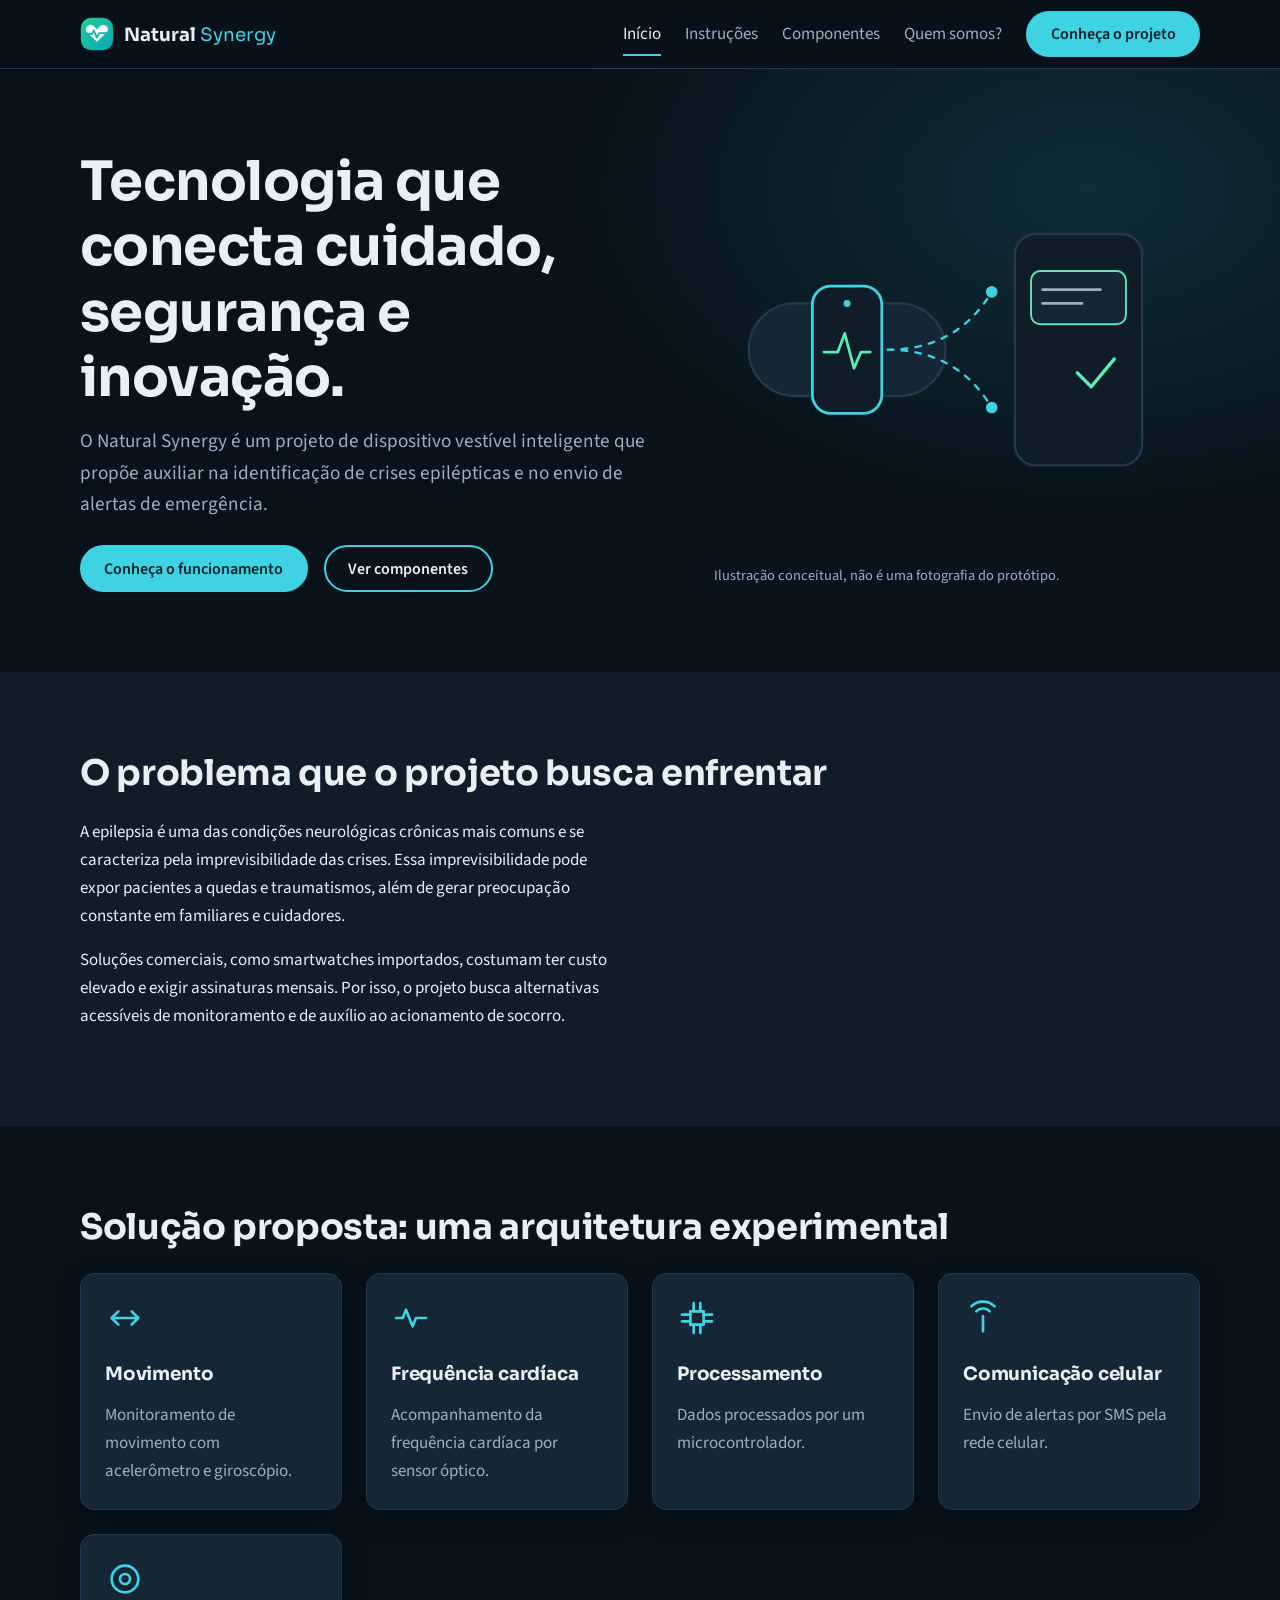
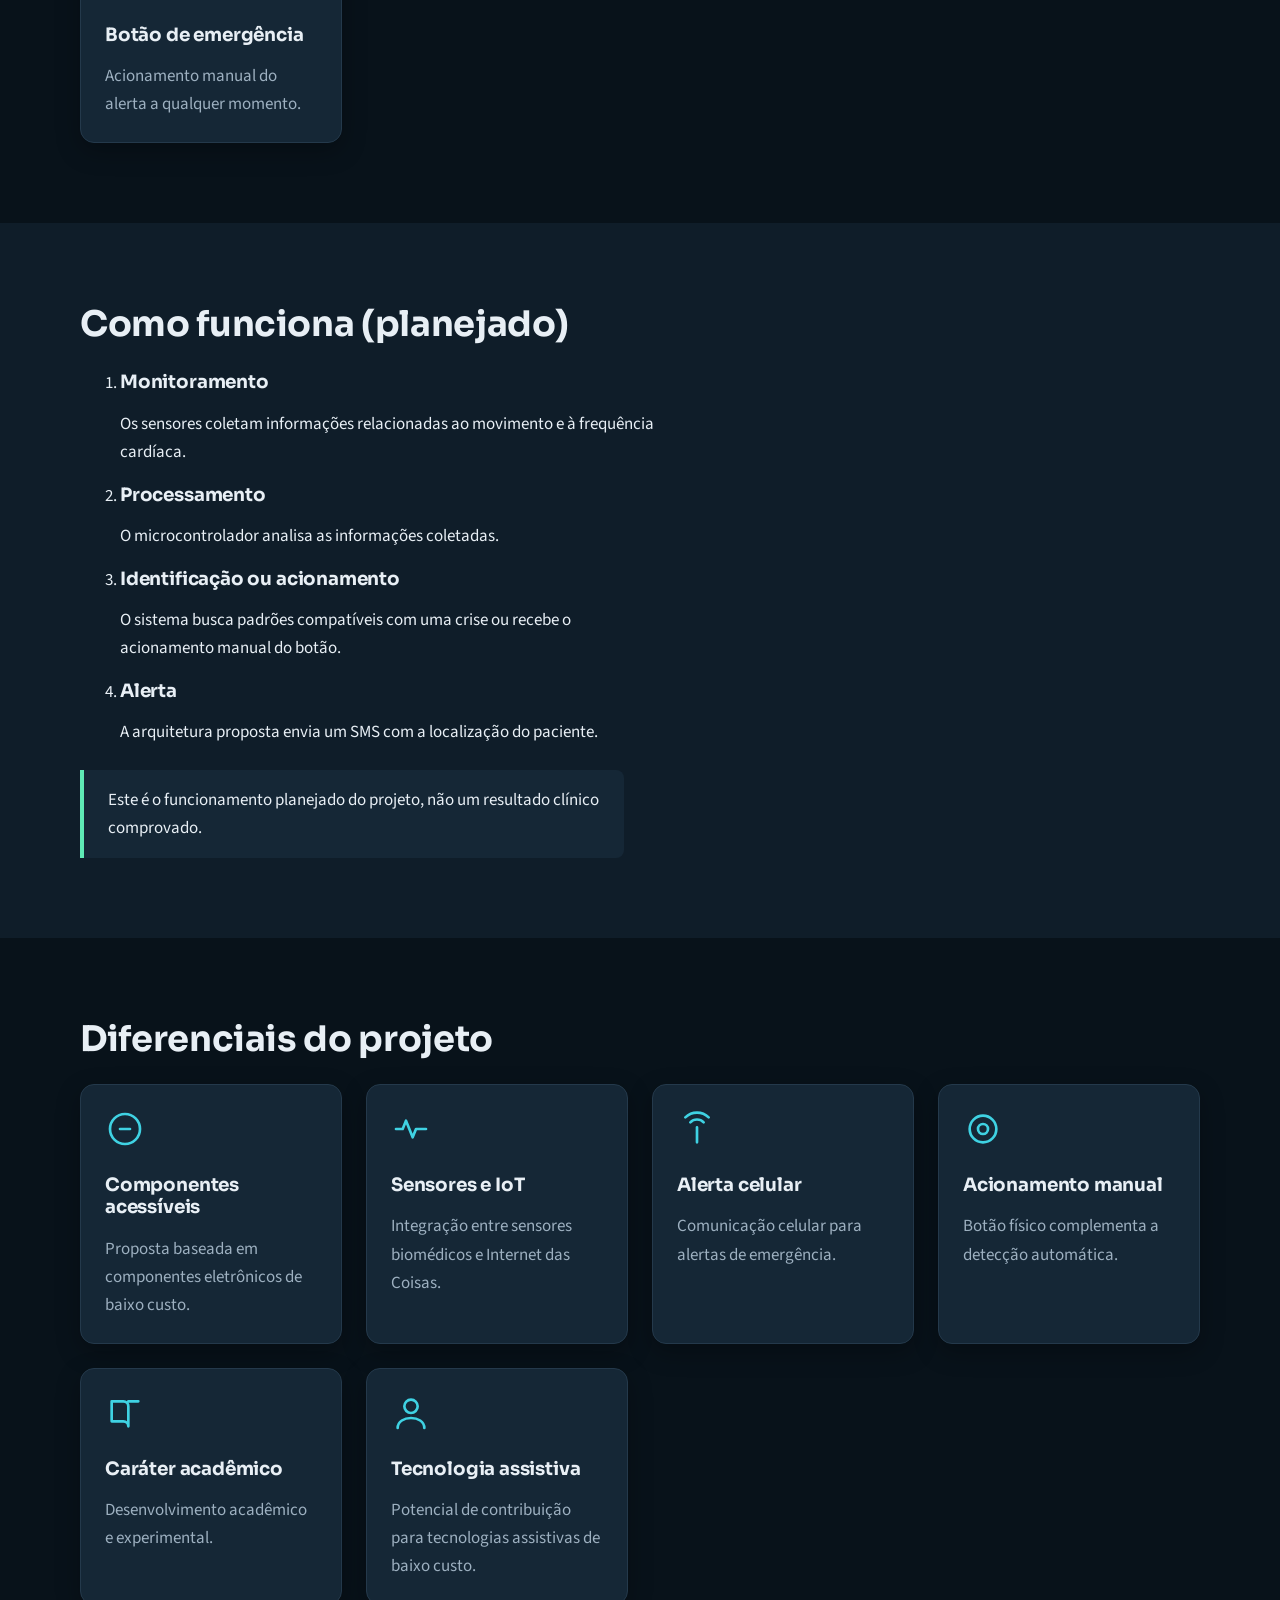
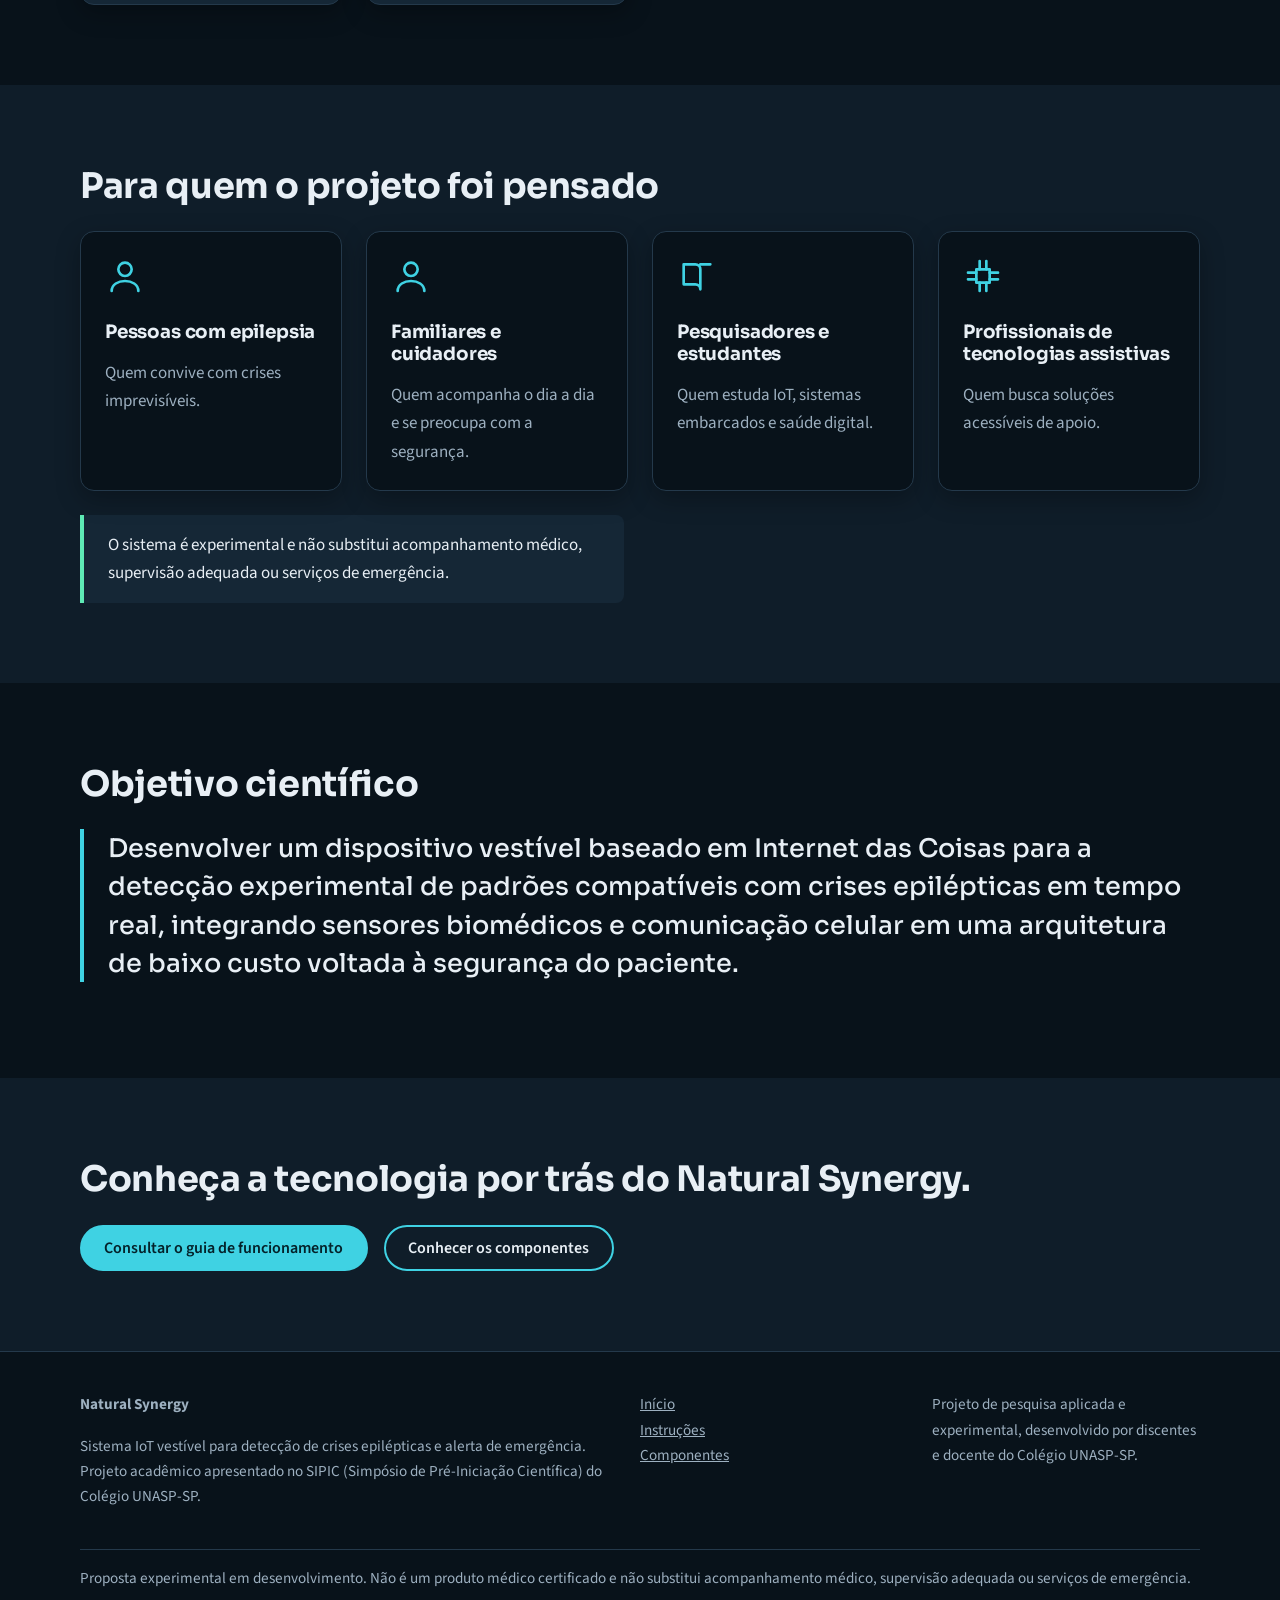
==== frontend/index.html @ a93a4396 "Post do site no GitHub" ====
<!DOCTYPE html>
<html lang="pt-BR">
    <head>
        <meta charset="utf-8">
        <meta name="viewport" content="width=device-width, initial-scale=1">
        <title>Início | Natural Synergy</title>
        <meta name="description" content="Natural Synergy: sistema IoT vestível experimental para detecção de crises epilépticas e alerta de emergência.">
        <link rel="icon" type="image/svg+xml" href="imgs/natural-synergy-logo.svg">
        <link rel="apple-touch-icon" href="imgs/natural-synergy-logo.svg">
        <link rel="preconnect" href="https://fonts.googleapis.com">
        <link rel="preconnect" href="https://fonts.gstatic.com" crossorigin>
        <link rel="stylesheet" href="https://fonts.googleapis.com/css2?family=Sora:wght@400;600;700&family=Source+Sans+3:wght@400;600&display=swap">
        <link rel="stylesheet" href="css/global.css">
    </head>

    <body>

        <a class="skip-link" href="#conteudo">Ir para o conteúdo</a>

        <header class="site-header">
            <div class="container">
                <a class="brand" href="index.html" aria-label="Natural Synergy, página inicial">
                    <img src="imgs/natural-synergy-logo.svg" alt="" aria-hidden="true">
                    <p style="margin:0">
                        Natural
                        <span>Synergy</span>
                    </p>
                </a>
                <button class="nav-toggle" aria-expanded="false" aria-controls="site-nav" aria-label="Abrir menu">Menu</button>
                <nav class="site-nav" id="site-nav" aria-label="Principal">
                    <ul>
                        <li>
                            <a href="index.html" aria-current="page">Início</a>
                        </li>
                        <li>
                            <a href="pages/instrucoes.html">Instruções</a>
                        </li>
                        <li>
                            <a href="pages/produto.html">Componentes</a>
                        </li>
                        <li>
                            <a href="pages/quem-somos.html">Quem somos?</a>
                        </li>
                        <li>
                            <a class="btn btn--primary" href="index.html#solucao">Conheça o projeto</a>
                        </li>
                    </ul>
                </nav>
            </div>
        </header>

        <main id="conteudo">

            <section class="hero">
                <div class="container">
                    <div class="hero-content">
                        <h1>Tecnologia que conecta cuidado, segurança e inovação.</h1>
                        <p>O Natural Synergy é um projeto de dispositivo vestível inteligente que propõe auxiliar na identificação de crises epilépticas e no envio de alertas de emergência.</p>
                        <div class="btn-row">
                            <a class="btn btn--primary" href="pages/instrucoes.html">Conheça o funcionamento</a>
                            <a class="btn btn--ghost" href="pages/produto.html">Ver componentes</a>
                        </div>
                    </div>
                    <figure class="hero-visual">
                        <svg viewBox="0 0 420 340" role="img" aria-labelledby="hv-t" fill="none" stroke-linecap="round" stroke-linejoin="round">
                            <title id="hv-t">Ilustração conceitual: pulseira com sensores que envia um alerta por SMS a um contato de emergência</title>
                            <rect x="30" y="130" width="170" height="80" rx="40" fill="#152736" stroke="#24394b" stroke-width="2"/>
                            <rect x="85" y="115" width="60" height="110" rx="16" fill="#0f1d29" stroke="#3fd2e3" stroke-width="2.4"/>
                            <path d="M95 172h12l6-16 8 30 6-14h8" stroke="#5eeab5" stroke-width="2.4"/>
                            <circle cx="115" cy="130" r="3" fill="#3fd2e3"/>
                            <path d="M150 170q60 0 90-50M150 170q60 0 90 50" stroke="#3fd2e3" stroke-width="2" stroke-dasharray="5 7"/>
                            <rect x="260" y="70" width="110" height="200" rx="18" fill="#0f1d29" stroke="#24394b" stroke-width="2"/>
                            <rect x="274" y="102" width="82" height="46" rx="8" fill="#152736" stroke="#5eeab5" stroke-width="1.6"/>
                            <path d="M284 118h50M284 130h34" stroke="#9db0c0" stroke-width="2.4"/>
                            <path d="M314 190l12 12 20-24" stroke="#5eeab5" stroke-width="3"/>
                            <circle cx="240" cy="120" r="5" fill="#3fd2e3"/>
                            <circle cx="240" cy="220" r="5" fill="#3fd2e3"/>
                        </svg>
                        <figcaption>Ilustração conceitual, não é uma fotografia do protótipo.</figcaption>
                    </figure>
                </div>
            </section>

            <section class="section section--alt" id="problema">
                <div class="container">
                    <h2 class="section-title">O problema que o projeto busca enfrentar</h2>
                    <p>A epilepsia é uma das condições neurológicas crônicas mais comuns e se caracteriza pela imprevisibilidade das crises. Essa imprevisibilidade pode expor pacientes a quedas e traumatismos, além de gerar preocupação constante em familiares e cuidadores.</p>
                    <p>Soluções comerciais, como smartwatches importados, costumam ter custo elevado e exigir assinaturas mensais. Por isso, o projeto busca alternativas acessíveis de monitoramento e de auxílio ao acionamento de socorro.</p>
                </div>
            </section>

            <section class="section" id="solucao">
                <div class="container">
                    <h2 class="section-title">Solução proposta: uma arquitetura experimental</h2>
                    <ul class="feature-grid">
                        <li class="feature-card">
                            <svg class="icon" viewBox="0 0 24 24" fill="none" stroke="currentColor" stroke-width="1.6" stroke-linecap="round" stroke-linejoin="round" aria-hidden="true">
                                <path d="M4 12h16M8 8l-4 4 4 4M16 8l4 4-4 4"/>
                            </svg>
                            <h3>Movimento</h3>
                            <p>Monitoramento de movimento com acelerômetro e giroscópio.</p>
                        </li>
                        <li class="feature-card">
                            <svg class="icon" viewBox="0 0 24 24" fill="none" stroke="currentColor" stroke-width="1.6" stroke-linecap="round" stroke-linejoin="round" aria-hidden="true">
                                <path d="M3 12h4l2-5 4 10 2-5h6"/>
                            </svg>
                            <h3>Frequência cardíaca</h3>
                            <p>Acompanhamento da frequência cardíaca por sensor óptico.</p>
                        </li>
                        <li class="feature-card">
                            <svg class="icon" viewBox="0 0 24 24" fill="none" stroke="currentColor" stroke-width="1.6" stroke-linecap="round" stroke-linejoin="round" aria-hidden="true">
                                <rect x="8" y="8" width="8" height="8"/>
                                <path d="M10 3v5M14 3v5M10 16v5M14 16v5M3 10h5M3 14h5M16 10h5M16 14h5"/>
                            </svg>
                            <h3>Processamento</h3>
                            <p>Dados processados por um microcontrolador.</p>
                        </li>
                        <li class="feature-card">
                            <svg class="icon" viewBox="0 0 24 24" fill="none" stroke="currentColor" stroke-width="1.6" stroke-linecap="round" stroke-linejoin="round" aria-hidden="true">
                                <path d="M12 20v-9M8 8a5.6 5.6 0 0 1 8 0M5 5a10 10 0 0 1 14 0"/>
                            </svg>
                            <h3>Comunicação celular</h3>
                            <p>Envio de alertas por SMS pela rede celular.</p>
                        </li>
                        <li class="feature-card">
                            <svg class="icon" viewBox="0 0 24 24" fill="none" stroke="currentColor" stroke-width="1.6" stroke-linecap="round" stroke-linejoin="round" aria-hidden="true">
                                <circle cx="12" cy="12" r="8"/>
                                <circle cx="12" cy="12" r="3"/>
                            </svg>
                            <h3>Botão de emergência</h3>
                            <p>Acionamento manual do alerta a qualquer momento.</p>
                        </li>
                    </ul>
                </div>
            </section>

            <section class="section section--alt" id="como-funciona">
                <div class="container">
                    <h2 class="section-title">Como funciona (planejado)</h2>
                    <ol class="flow">
                        <li>
                            <h3>Monitoramento</h3>
                            <p>Os sensores coletam informações relacionadas ao movimento e à frequência cardíaca.</p>
                        </li>
                        <li>
                            <h3>Processamento</h3>
                            <p>O microcontrolador analisa as informações coletadas.</p>
                        </li>
                        <li>
                            <h3>Identificação ou acionamento</h3>
                            <p>O sistema busca padrões compatíveis com uma crise ou recebe o acionamento manual do botão.</p>
                        </li>
                        <li>
                            <h3>Alerta</h3>
                            <p>A arquitetura proposta envia um SMS com a localização do paciente.</p>
                        </li>
                    </ol>
                    <div class="callout" style="margin-top:1.5rem">
                        <p>Este é o funcionamento planejado do projeto, não um resultado clínico comprovado.</p>
                    </div>
                </div>
            </section>

            <section class="section" id="diferenciais">
                <div class="container">
                    <h2 class="section-title">Diferenciais do projeto</h2>
                    <ul class="feature-grid">
                        <li class="feature-card">
                            <svg class="icon" viewBox="0 0 24 24" fill="none" stroke="currentColor" stroke-width="1.6" stroke-linecap="round" stroke-linejoin="round" aria-hidden="true">
                                <circle cx="12" cy="12" r="9"/>
                                <path d="M9 12h6"/>
                            </svg>
                            <h3>Componentes acessíveis</h3>
                            <p>Proposta baseada em componentes eletrônicos de baixo custo.</p>
                        </li>
                        <li class="feature-card">
                            <svg class="icon" viewBox="0 0 24 24" fill="none" stroke="currentColor" stroke-width="1.6" stroke-linecap="round" stroke-linejoin="round" aria-hidden="true">
                                <path d="M3 12h4l2-5 4 10 2-5h6"/>
                            </svg>
                            <h3>Sensores e IoT</h3>
                            <p>Integração entre sensores biomédicos e Internet das Coisas.</p>
                        </li>
                        <li class="feature-card">
                            <svg class="icon" viewBox="0 0 24 24" fill="none" stroke="currentColor" stroke-width="1.6" stroke-linecap="round" stroke-linejoin="round" aria-hidden="true">
                                <path d="M12 20v-9M8 8a5.6 5.6 0 0 1 8 0M5 5a10 10 0 0 1 14 0"/>
                            </svg>
                            <h3>Alerta celular</h3>
                            <p>Comunicação celular para alertas de emergência.</p>
                        </li>
                        <li class="feature-card">
                            <svg class="icon" viewBox="0 0 24 24" fill="none" stroke="currentColor" stroke-width="1.6" stroke-linecap="round" stroke-linejoin="round" aria-hidden="true">
                                <circle cx="12" cy="12" r="8"/>
                                <circle cx="12" cy="12" r="3"/>
                            </svg>
                            <h3>Acionamento manual</h3>
                            <p>Botão físico complementa a detecção automática.</p>
                        </li>
                        <li class="feature-card">
                            <svg class="icon" viewBox="0 0 24 24" fill="none" stroke="currentColor" stroke-width="1.6" stroke-linecap="round" stroke-linejoin="round" aria-hidden="true">
                                <path d="M4 5h7a3 3 0 0 1 3 3v12a3 3 0 0 0-3-3H4zM20 5h-6"/>
                            </svg>
                            <h3>Caráter acadêmico</h3>
                            <p>Desenvolvimento acadêmico e experimental.</p>
                        </li>
                        <li class="feature-card">
                            <svg class="icon" viewBox="0 0 24 24" fill="none" stroke="currentColor" stroke-width="1.6" stroke-linecap="round" stroke-linejoin="round" aria-hidden="true">
                                <circle cx="12" cy="8" r="4"/>
                                <path d="M4 21c0-4 4-6 8-6s8 2 8 6"/>
                            </svg>
                            <h3>Tecnologia assistiva</h3>
                            <p>Potencial de contribuição para tecnologias assistivas de baixo custo.</p>
                        </li>
                    </ul>
                </div>
            </section>

            <section class="section section--alt" id="publico">
                <div class="container">
                    <h2 class="section-title">Para quem o projeto foi pensado</h2>
                    <ul class="feature-grid">
                        <li class="feature-card">
                            <svg class="icon" viewBox="0 0 24 24" fill="none" stroke="currentColor" stroke-width="1.6" stroke-linecap="round" stroke-linejoin="round" aria-hidden="true">
                                <circle cx="12" cy="8" r="4"/>
                                <path d="M4 21c0-4 4-6 8-6s8 2 8 6"/>
                            </svg>
                            <h3>Pessoas com epilepsia</h3>
                            <p>Quem convive com crises imprevisíveis.</p>
                        </li>
                        <li class="feature-card">
                            <svg class="icon" viewBox="0 0 24 24" fill="none" stroke="currentColor" stroke-width="1.6" stroke-linecap="round" stroke-linejoin="round" aria-hidden="true">
                                <circle cx="12" cy="8" r="4"/>
                                <path d="M4 21c0-4 4-6 8-6s8 2 8 6"/>
                            </svg>
                            <h3>Familiares e cuidadores</h3>
                            <p>Quem acompanha o dia a dia e se preocupa com a segurança.</p>
                        </li>
                        <li class="feature-card">
                            <svg class="icon" viewBox="0 0 24 24" fill="none" stroke="currentColor" stroke-width="1.6" stroke-linecap="round" stroke-linejoin="round" aria-hidden="true">
                                <path d="M4 5h7a3 3 0 0 1 3 3v12a3 3 0 0 0-3-3H4zM20 5h-6"/>
                            </svg>
                            <h3>Pesquisadores e estudantes</h3>
                            <p>Quem estuda IoT, sistemas embarcados e saúde digital.</p>
                        </li>
                        <li class="feature-card">
                            <svg class="icon" viewBox="0 0 24 24" fill="none" stroke="currentColor" stroke-width="1.6" stroke-linecap="round" stroke-linejoin="round" aria-hidden="true">
                                <rect x="8" y="8" width="8" height="8"/>
                                <path d="M10 3v5M14 3v5M10 16v5M14 16v5M3 10h5M3 14h5M16 10h5M16 14h5"/>
                            </svg>
                            <h3>Profissionais de tecnologias assistivas</h3>
                            <p>Quem busca soluções acessíveis de apoio.</p>
                        </li>
                    </ul>
                    <div class="callout" style="margin-top:1.5rem">
                        <p>O sistema é experimental e não substitui acompanhamento médico, supervisão adequada ou serviços de emergência.</p>
                    </div>
                </div>
            </section>

            <section class="section" id="objetivo">
                <div class="container">
                    <h2 class="section-title">Objetivo científico</h2>
                    <p class="goal">Desenvolver um dispositivo vestível baseado em Internet das Coisas para a detecção experimental de padrões compatíveis com crises epilépticas em tempo real, integrando sensores biomédicos e comunicação celular em uma arquitetura de baixo custo voltada à segurança do paciente.</p>
                </div>
            </section>

            <section class="section section--alt">
                <div class="container">
                    <h2 class="section-title">Conheça a tecnologia por trás do Natural Synergy.</h2>
                    <div class="btn-row">
                        <a class="btn btn--primary" href="pages/instrucoes.html">Consultar o guia de funcionamento</a>
                        <a class="btn btn--ghost" href="pages/produto.html">Conhecer os componentes</a>
                    </div>
                </div>
            </section>

        </main>

        <footer class="site-footer">
            <div class="container">
                <div>
                    <p>
                        <strong>Natural Synergy</strong>
                    </p>
                    <p>Sistema IoT vestível para detecção de crises epilépticas e alerta de emergência. Projeto acadêmico apresentado no SIPIC (Simpósio de Pré-Iniciação Científica) do Colégio UNASP-SP.</p>
                </div>
                <nav aria-label="Rodapé">
                    <ul>
                        <li>
                            <a href="index.html">Início</a>
                        </li>
                        <li>
                            <a href="pages/instrucoes.html">Instruções</a>
                        </li>
                        <li>
                            <a href="pages/produto.html">Componentes</a>
                        </li>
                    </ul>
                </nav>
                <p>Projeto de pesquisa aplicada e experimental, desenvolvido por discentes e docente do Colégio UNASP-SP.</p>
                <p class="notice">Proposta experimental em desenvolvimento. Não é um produto médico certificado e não substitui acompanhamento médico, supervisão adequada ou serviços de emergência.</p>
            </div>
        </footer>

        <script src="js/script.js"></script>

    </body>

</html>
---- frontend/css/global.css ----
/* Natural Synergy - estilos compartilhados (reutilizáveis na Etapa 2) */
:root {
    --c-bg: #08121a;
    --c-surface: #0f1d29;
    --c-surface-2: #152736;
    --c-line: #24394b;
    --c-text: #e8eff5;
    --c-muted: #9db0c0;
    --c-accent: #3fd2e3;
    --c-care: #5eeab5;
    --c-on-accent: #04222a;
    --f-body: "Source Sans 3","Segoe UI",system-ui,sans-serif;
    --f-head: "Sora","Segoe UI",system-ui,sans-serif;
    --s-1: .5rem;
    --s-2: 1rem;
    --s-3: 1.5rem;
    --s-4: 2.5rem;
    --s-5: 5rem;
    --r-sm: 8px;
    --r-md: 14px;
    --r-lg: 24px;
    --shadow: 0 8px 24px rgba(0,0,0,.28);
    --w-max: 1120px;
    --w-read: 68ch;
}

*,*::before,*::after {
    box-sizing: border-box;
}

html {
    scroll-behavior: smooth;
}

body {
    margin: 0;
    background: var(--c-bg);
    color: var(--c-text);
    font: 1.0625rem/1.65 var(--f-body);
}

img,svg {
    max-width: 100%;
    height: auto;
}

h1,h2,h3 {
    font-family: var(--f-head);
    line-height: 1.2;
    margin: 0 0 var(--s-2);
    letter-spacing: -.01em;
}

h1 {
    font-size: clamp(2rem,5vw,3.4rem);
}

h2 {
    font-size: clamp(1.5rem,3vw,2.2rem);
}

h3 {
    font-size: 1.15rem;
}

p {
    margin: 0 0 var(--s-2);
    max-width: var(--w-read);
}

a {
    color: var(--c-accent);
}

:focus-visible {
    outline: 3px solid var(--c-care);
    outline-offset: 3px;
    border-radius: 4px;
}

.container {
    width: min(100% - 2rem,var(--w-max));
    margin-inline: auto;
}

.section {
    padding-block: var(--s-5);
}

.section--alt {
    background: var(--c-surface);
}

.section-title {
    margin-bottom: var(--s-3);
}

.lead {
    font-size: 1.2rem;
    color: var(--c-muted);
}

.skip-link {
    position: absolute;
    left: -999px;
}

.skip-link:focus {
    left: 1rem;
    top: 1rem;
    background: var(--c-accent);
    color: var(--c-on-accent);
    padding: .5rem 1rem;
    z-index: 99;
}

/* Cabeçalho */
.site-header {
    position: sticky;
    top: 0;
    z-index: 20;
    background: rgba(8,18,26,.92);
    backdrop-filter: blur(8px);
    border-bottom: 1px solid var(--c-line);
}

.site-header .container {
    display: flex;
    align-items: center;
    justify-content: space-between;
    gap: var(--s-2);
    min-height: 68px;
}

.brand {
    display: flex;
    align-items: center;
    gap: .6rem;
    color: var(--c-text);
    text-decoration: none;
    font: 700 1.15rem var(--f-head);
}

.brand img {
    width: 34px;
    height: 34px;
    flex-shrink: 0;
}

.brand span {
    font-weight: 400;
    color: var(--c-accent);
}

.nav-toggle {
    display: none;
    min-height: 44px;
    min-width: 44px;
    background: none;
    border: 1px solid var(--c-line);
    color: var(--c-text);
    border-radius: var(--r-sm);
    font: inherit;
    cursor: pointer;
}

.site-nav ul {
    display: flex;
    align-items: center;
    gap: var(--s-3);
    list-style: none;
    margin: 0;
    padding: 0;
}

.site-nav a:not(.btn) {
    color: var(--c-muted);
    text-decoration: none;
    padding: .5rem 0;
    border-bottom: 2px solid transparent;
}

.site-nav a:not(.btn):hover,.site-nav a[aria-current="page"] {
    color: var(--c-text);
    border-color: var(--c-accent);
}

/* Botões */
.btn {
    display: inline-flex;
    align-items: center;
    justify-content: center;
    min-height: 46px;
    padding: .65rem 1.4rem;
    border-radius: 999px;
    font: 600 1rem var(--f-body);
    text-decoration: none;
    border: 2px solid var(--c-accent);
    cursor: pointer;
    transition: background .2s;
}

.btn--primary {
    background: var(--c-accent);
    color: var(--c-on-accent);
}

.btn--primary:hover {
    background: var(--c-care);
    border-color: var(--c-care);
}

.btn--ghost {
    background: transparent;
    color: var(--c-text);
}

.btn--ghost:hover {
    background: var(--c-surface-2);
}

.btn-row {
    display: flex;
    flex-wrap: wrap;
    gap: var(--s-2);
    margin-top: var(--s-3);
}

/* Hero */
.hero {
    padding-block: var(--s-5);
    background: radial-gradient(60% 80% at 85% 20%,rgba(63,210,227,.14),transparent 70%);
}

.hero .container {
    display: grid;
    grid-template-columns: 1.1fr .9fr;
    gap: var(--s-4);
    align-items: center;
}

.hero-content p {
    font-size: 1.2rem;
    color: var(--c-muted);
}

.hero-visual {
    margin: 0;
}

.hero-visual figcaption {
    font-size: .9rem;
    color: var(--c-muted);
    margin-top: var(--s-1);
}

.page-hero {
    padding-block: var(--s-4) var(--s-3);
    border-bottom: 1px solid var(--c-line);
}

/* Cards e grades */
.feature-grid {
    display: grid;
    gap: var(--s-3);
    grid-template-columns: repeat(auto-fit,minmax(240px,1fr));
    list-style: none;
    padding: 0;
    margin: 0;
}

.feature-card {
    background: var(--c-surface-2);
    border: 1px solid var(--c-line);
    border-radius: var(--r-md);
    padding: var(--s-3);
    box-shadow: var(--shadow);
}

.section--alt .feature-card {
    background: var(--c-bg);
}

.feature-card p {
    margin: 0;
    color: var(--c-muted);
}

.icon {
    width: 40px;
    height: 40px;
    color: var(--c-accent);
    margin-bottom: var(--s-2);
}

.callout {
    border-left: 4px solid var(--c-care);
    background: var(--c-surface-2);
    padding: var(--s-2) var(--s-3);
    border-radius: 0 var(--r-sm) var(--r-sm) 0;
    max-width: var(--w-read);
}

.callout p {
    margin: 0;
}

.goal {
    font: 500 clamp(1.2rem,2.4vw,1.6rem)/1.5 var(--f-head);
    max-width: none;
    border-left: 4px solid var(--c-accent);
    padding-left: var(--s-3);
}

/* Rodapé */
.site-footer {
    border-top: 1px solid var(--c-line);
    padding-block: var(--s-4);
    color: var(--c-muted);
    font-size: .95rem;
}

.site-footer .container {
    display: grid;
    grid-template-columns: 2fr 1fr 1fr;
    gap: var(--s-3);
}

.site-footer ul {
    list-style: none;
    margin: 0;
    padding: 0;
}

.site-footer a {
    color: var(--c-muted);
}

.site-footer .notice {
    grid-column: 1/-1;
    border-top: 1px solid var(--c-line);
    padding-top: var(--s-2);
    max-width: none;
    margin: 0;
}

/* Responsivo */
@media (max-width:900px) {
    .hero .container,.site-footer .container {
        grid-template-columns: 1fr;
    }

}

@media (max-width:720px) {
    .section {
        padding-block: var(--s-4);
    }

    .nav-toggle {
        display: inline-block;
    }

    .site-nav {
        display: none;
        position: absolute;
        left: 0;
        right: 0;
        top: 100%;
        background: var(--c-surface);
        border-bottom: 1px solid var(--c-line);
        padding: var(--s-2) 1rem;
    }

    .site-nav.is-open {
        display: block;
    }

    .site-nav ul {
        flex-direction: column;
        align-items: stretch;
        gap: 0;
    }

    .site-nav li a:not(.btn) {
        display: flex;
        min-height: 48px;
        align-items: center;
    }

    .btn-row .btn {
        width: 100%;
    }

}

@media (prefers-reduced-motion:reduce) {
    * {
        animation: none!important;
        transition: none!important;
        scroll-behavior: auto!important;
    }

}
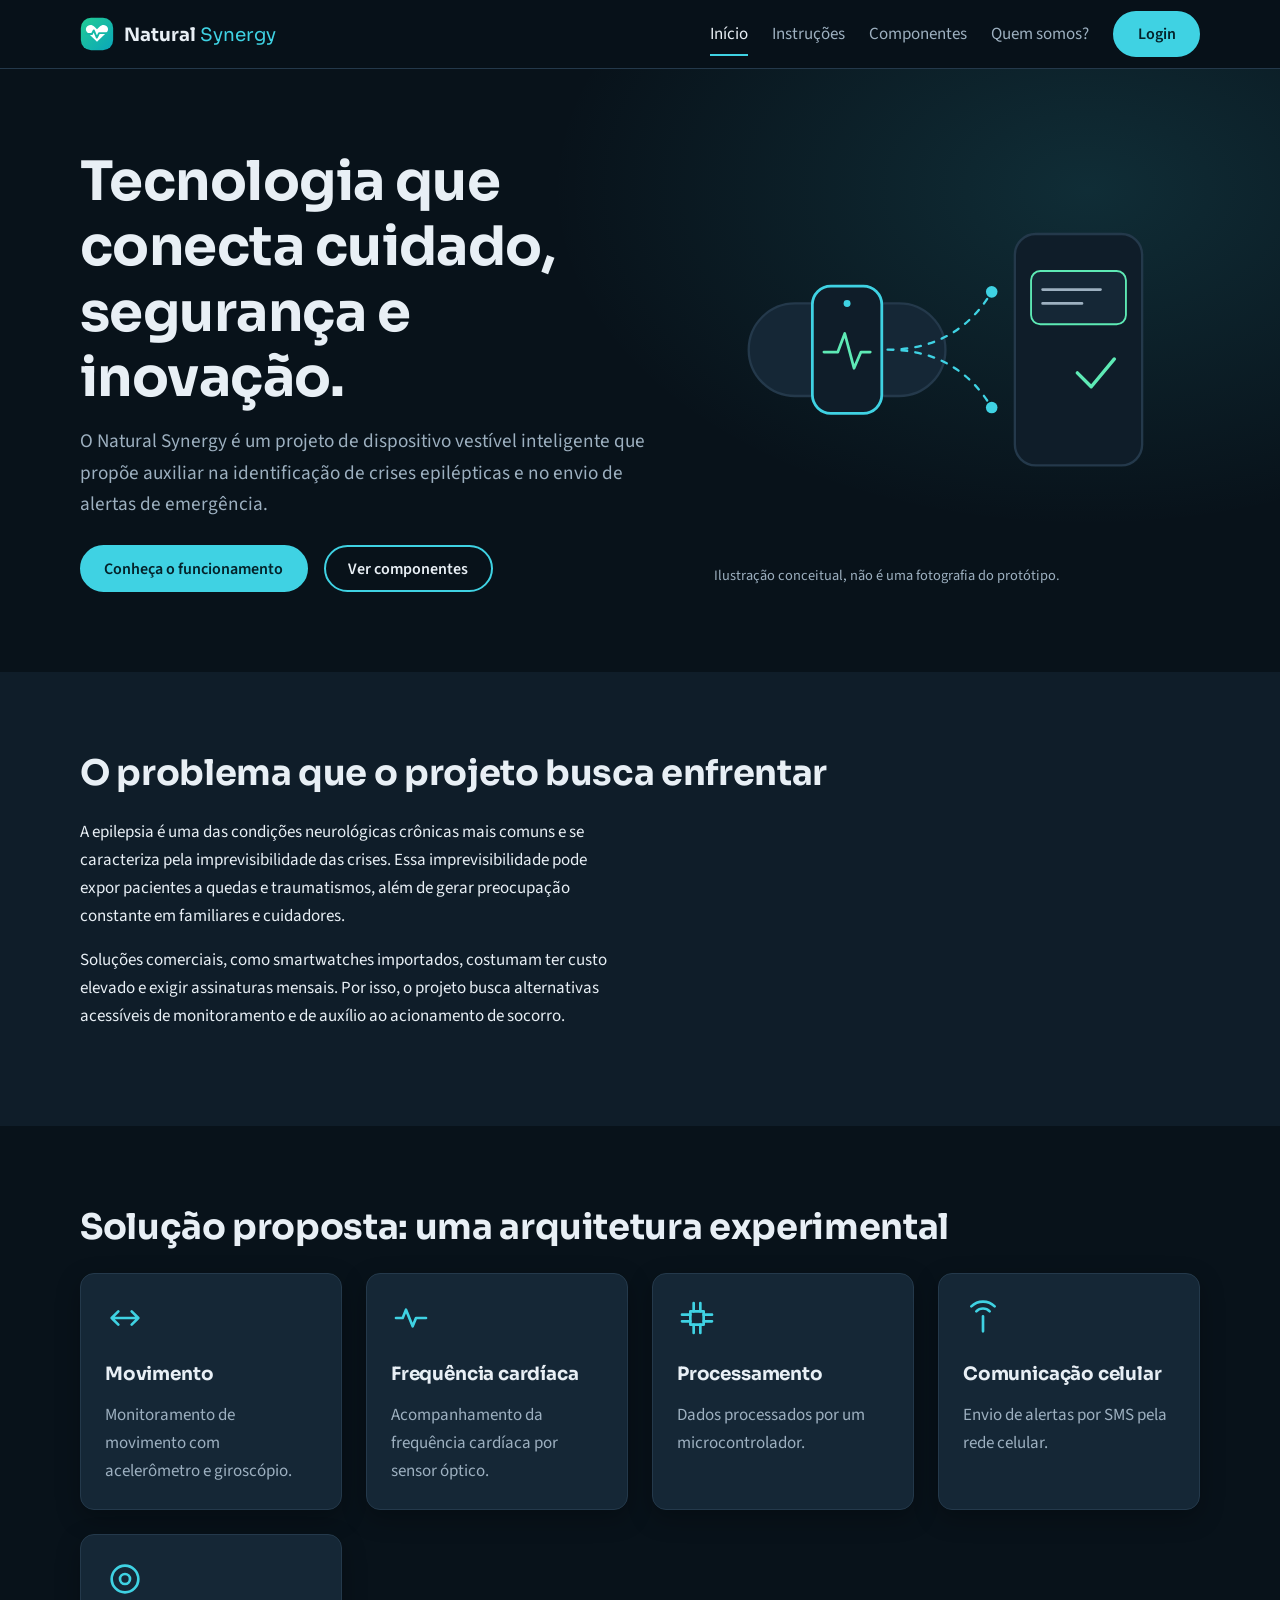
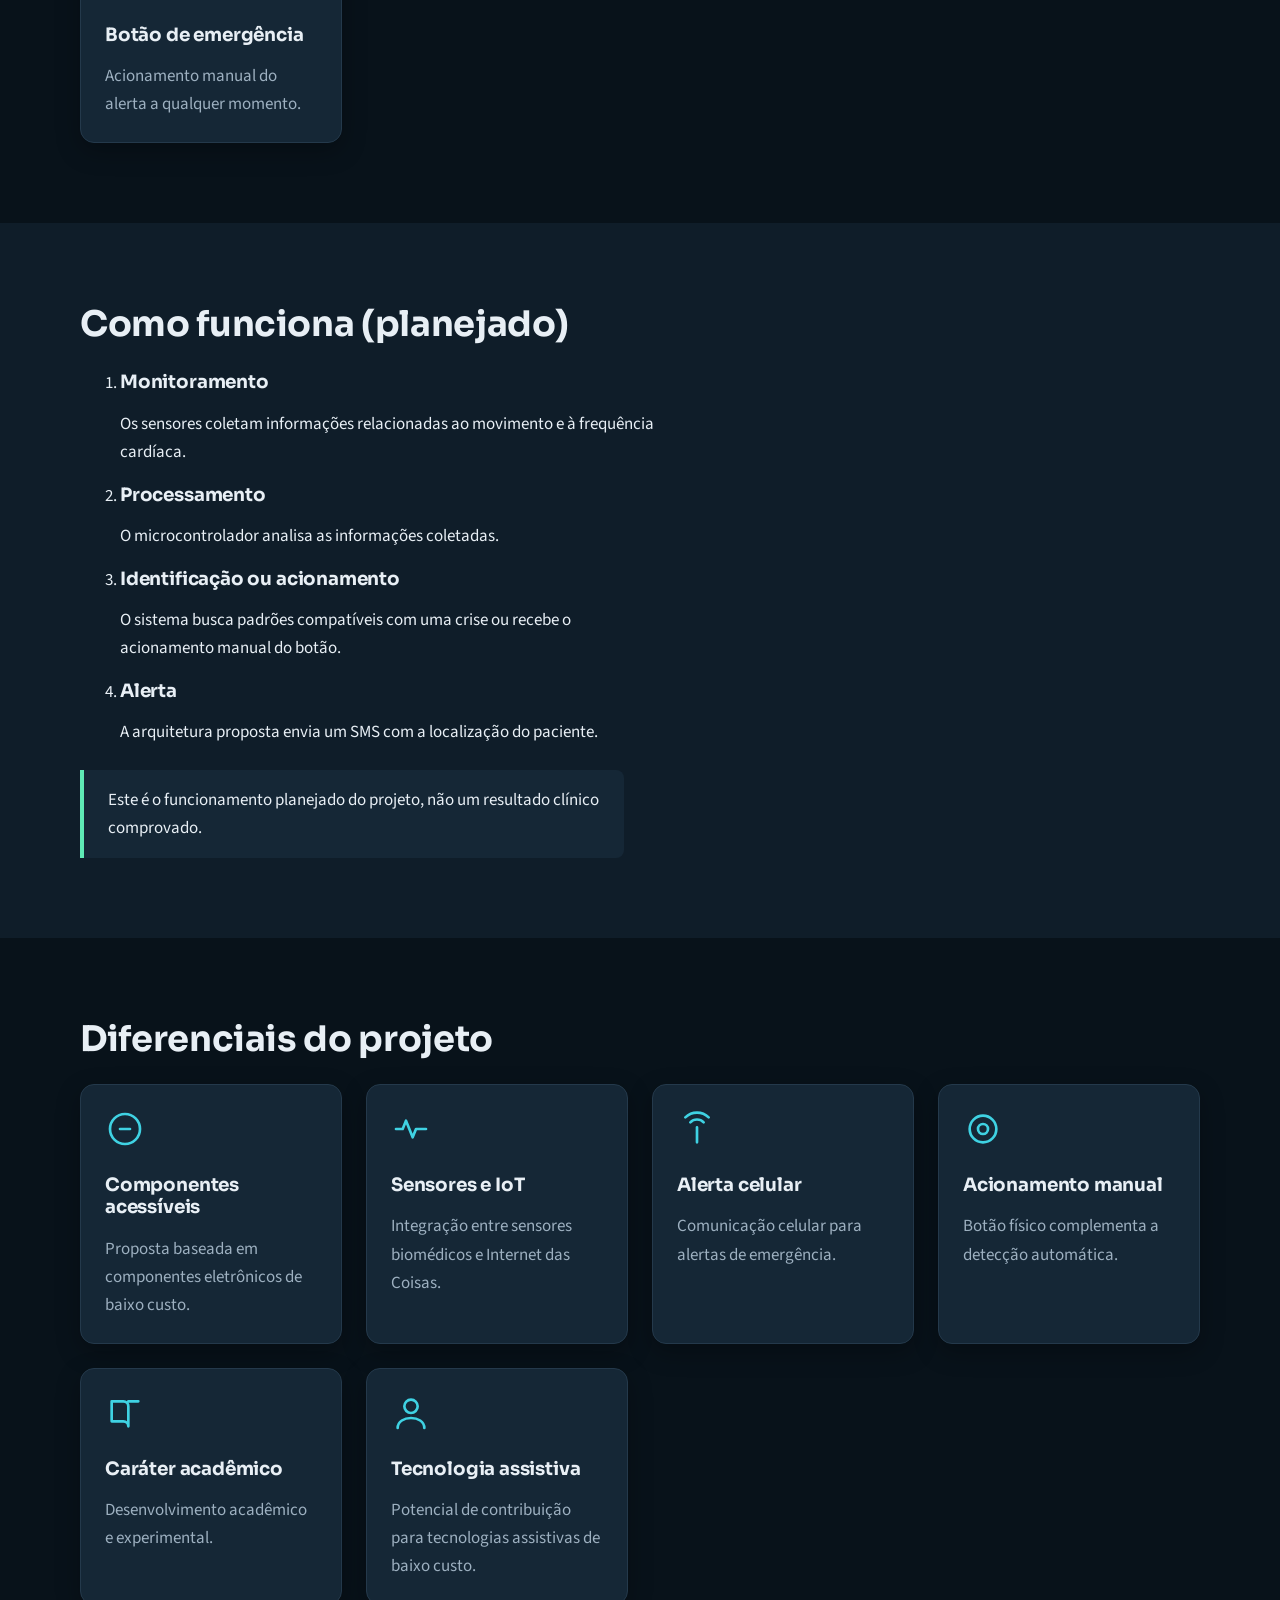
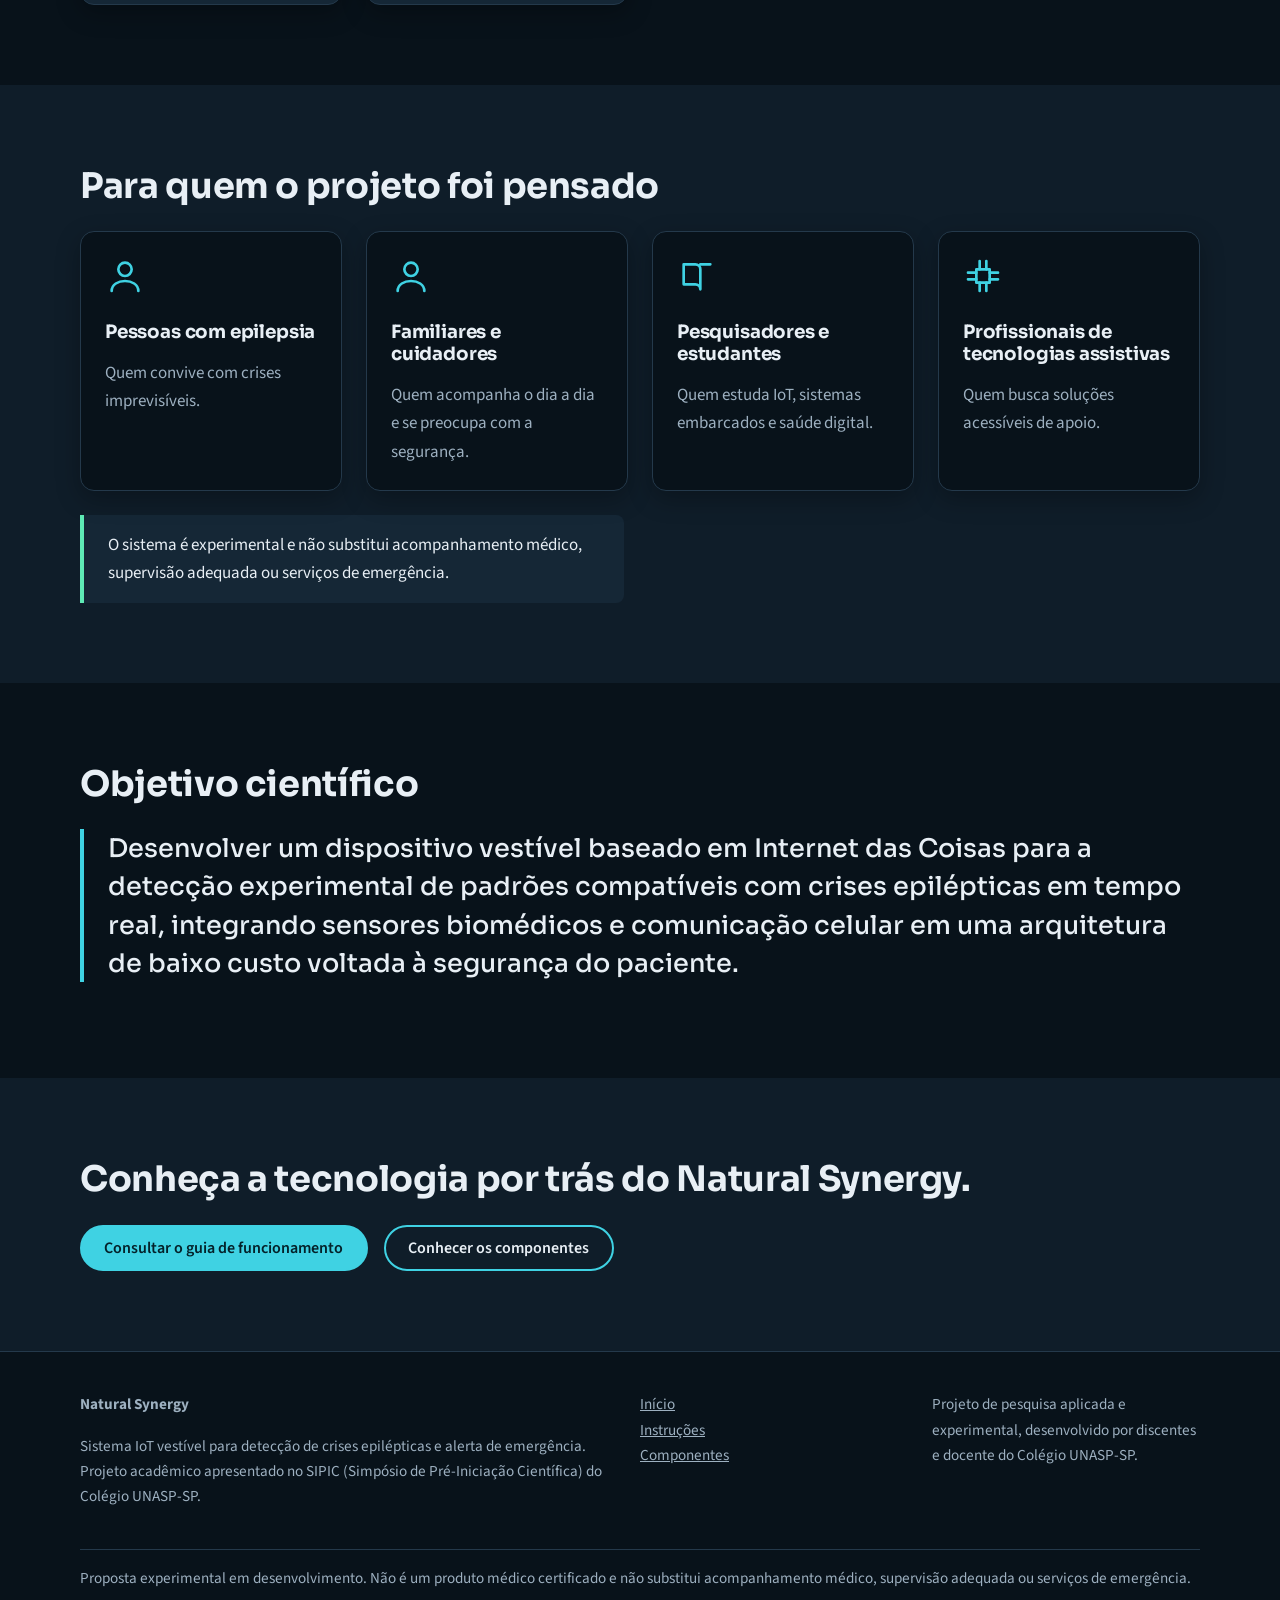
==== commit d13f5fd6: "Login Stage 1" ====
--- a/frontend/index.html
+++ b/frontend/index.html
@@ -42,7 +42,7 @@
                             <a href="pages/quem-somos.html">Quem somos?</a>
                         </li>
                         <li>
-                            <a class="btn btn--primary" href="index.html#solucao">Conheça o projeto</a>
+                            <a class="btn btn--primary" href="./pages/login.html">Login</a>
                         </li>
                     </ul>
                 </nav>
